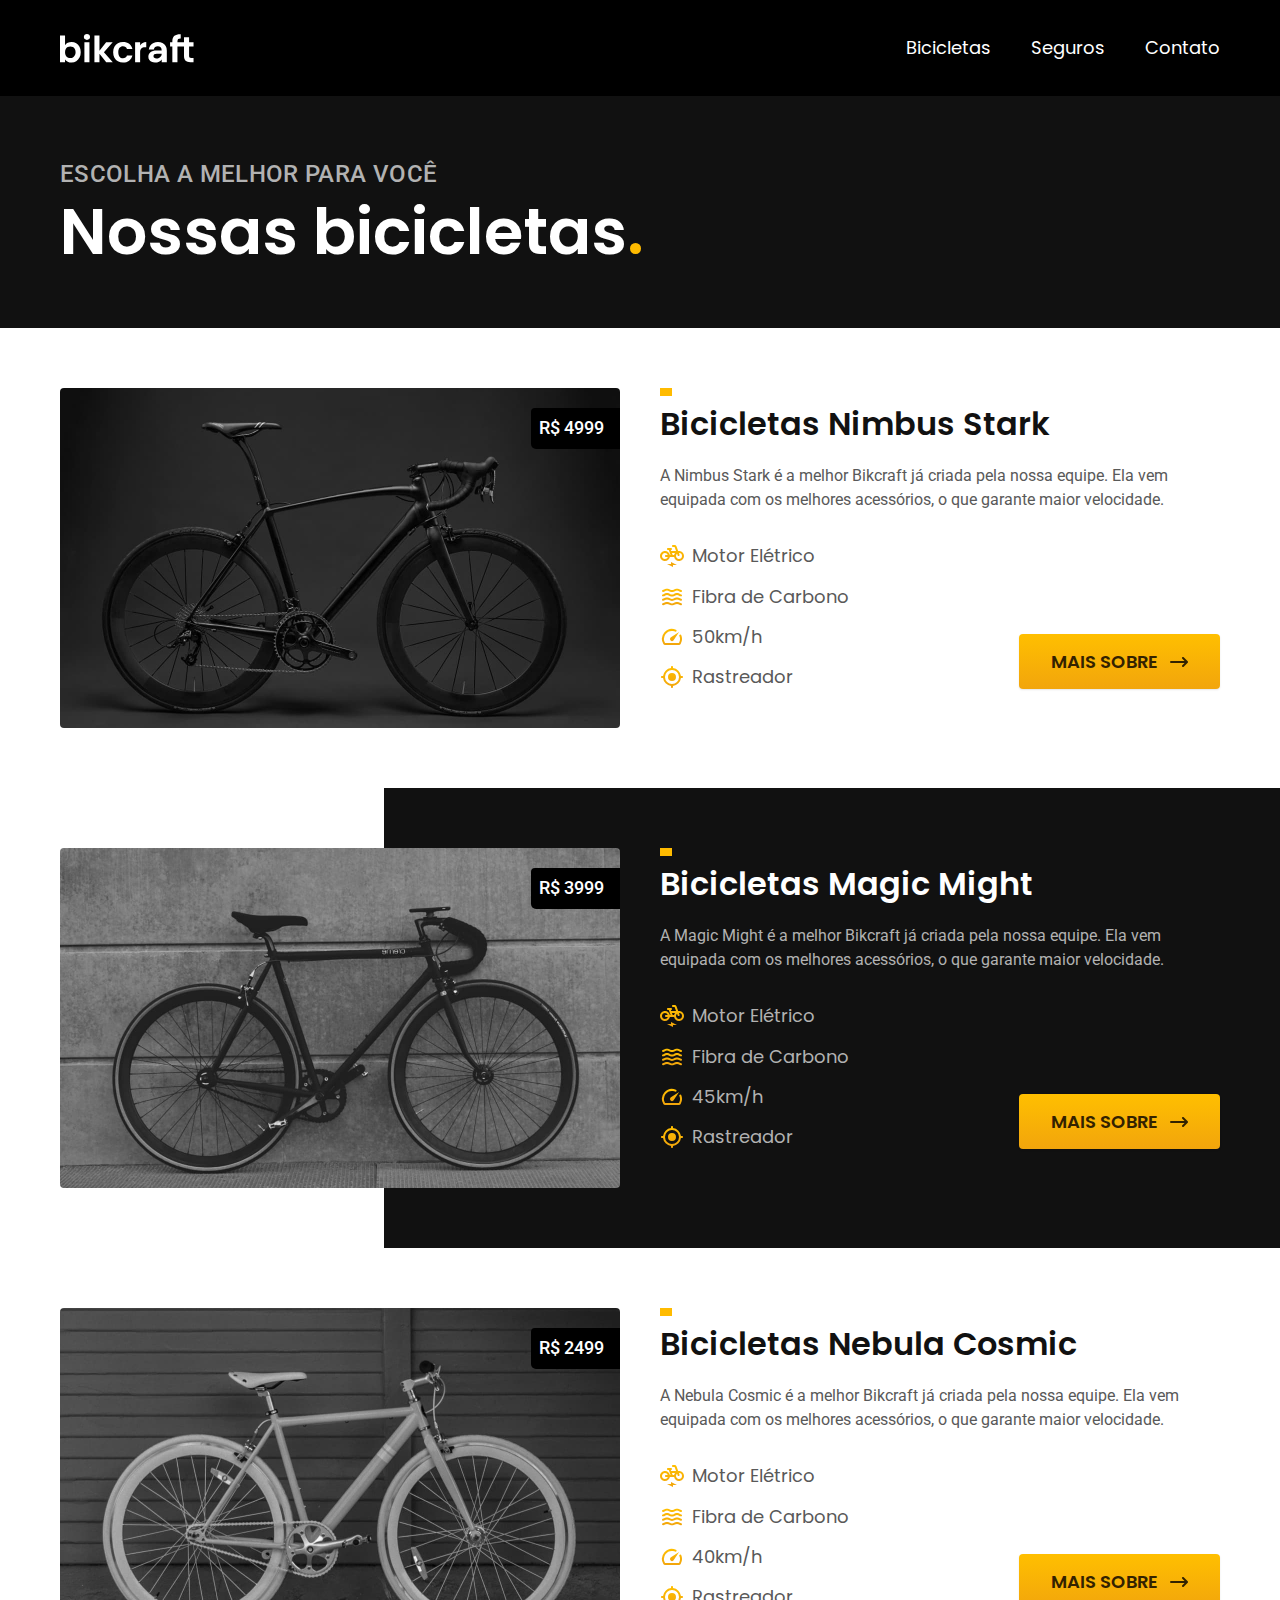
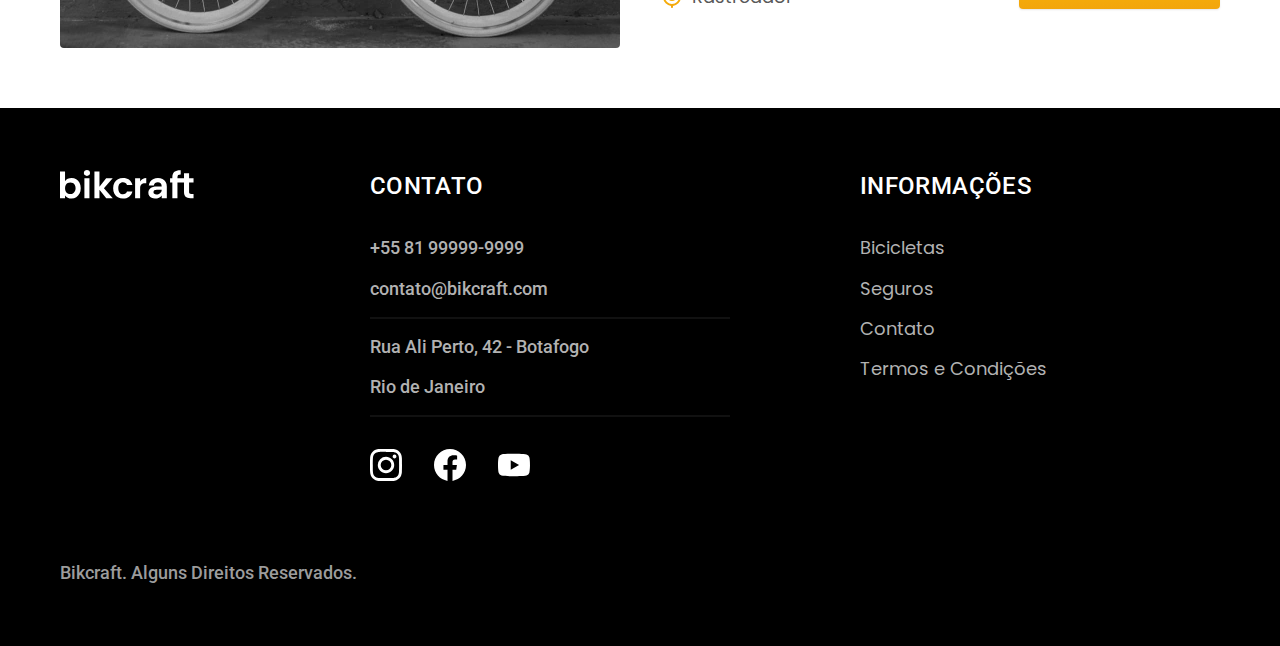
==== bicicletas.html @ f0224307 "bicicletas e termos" ====
<!DOCTYPE html>
<html lang="pt-br">

<head>
  <title>Bicicletas | Bikcraft - Bicicletas Elétricas</title>
  <meta charset="UTF-8">
  <meta name="viewport" content="width=device-width, initial-scale=1.0">
  <meta name="description" content="Termos e condições.">

  <link rel="shortcut icon" href="favicon.ico" type="image/x-icon">
  <link rel="stylesheet" href="./css/style.css">

  <link rel="preconnect" href="https://fonts.googleapis.com">
  <link rel="preconnect" href="https://fonts.gstatic.com" crossorigin>
  <link href="https://fonts.googleapis.com/css2?family=Merriweather:ital,wght@1,900&family=Poppins:wght@400;600&family=Roboto:wght@400;500&display=swap" rel="stylesheet">
</head>


<body id="bicicletas">
  <!-- Sempre usar as classes com o nome da seção -->
  <header class="header-bg">
    <!-- Tag externa com o background -->
    <div class="header container">
      <!-- Tag interna com o container do site -->
      <a href="./">
        <img src="./img/bikcraft.svg" alt="Bikcraft">
      </a>
      <nav aria-label="primaria">
        <ul class="header-menu font-1-m cor-0">
          <li><a href="./bicicletas.html">Bicicletas</a></li>
          <li><a href="./seguros.html">Seguros</a></li>
          <li><a href="./contato.html">Contato</a></li>
        </ul>
      </nav>
    </div>
  </header>

  <main>
    <div class="titulo-bg">
      <div class="titulo container">
        <p class="font-2-l-b cor-5">Escolha a melhor para você</p>
        <h1 class="font-1-xxl cor-0">Nossas bicicletas<span class="cor-p1">.</span> </h1>
      </div>
    </div>

    <div class="bicicletas container">
      <div class="bicicletas-imagem">
        <img src="./img/bicicletas/nimbus.jpg" alt="Bicicleta preta">
        <span class="font-2-m cor-0">R$ 4999</span>
      </div>
      <div class="bicicletas-conteudo">
        <h2 class="font-1-xl">Bicicletas Nimbus Stark</h2>
        <p class="font-2-s cor-8">A Nimbus Stark é a melhor Bikcraft já criada pela nossa equipe. Ela vem equipada com os melhores acessórios, o que garante maior velocidade.</p>
        <ul class="font-1-m cor-8">
          <li>
            <img src="./img/icones/eletrica.svg" alt="">
            Motor Elétrico
          </li>
          <li>
            <img src="./img/icones/carbono.svg" alt="">
            Fibra de Carbono
          </li>
          <li>
            <img src="./img/icones/velocidade.svg" alt="">
            50km/h
          </li>
          <li>
            <img src="./img/icones/rastreador.svg" alt="">
            Rastreador
          </li>
        </ul>
        <a class="botao seta" href="./bicicletas/nimbus.html"> Mais Sobre</a>
      </div>
    </div>


    <div class="bicicletas-bg">
      <div class="bicicletas container">
        <div class="bicicletas-imagem">
          <img src="./img/bicicletas/magic.jpg" alt="Bicicleta preta">
          <span class="font-2-m cor-0">R$ 3999</span>
        </div>
        <div class="bicicletas-conteudo">
          <h2 class="font-1-xl cor-0">Bicicletas Magic Might</h2>
          <p class="font-2-s cor-5">A Magic Might é a melhor Bikcraft já criada pela nossa equipe. Ela vem equipada com os melhores acessórios, o que garante maior velocidade.</p>
          <ul class="font-1-m cor-5">
            <li>
              <img src="./img/icones/eletrica.svg" alt="">
              Motor Elétrico
            </li>
            <li>
              <img src="./img/icones/carbono.svg" alt="">
              Fibra de Carbono
            </li>
            <li>
              <img src="./img/icones/velocidade.svg" alt="">
              45km/h
            </li>
            <li>
              <img src="./img/icones/rastreador.svg" alt="">
              Rastreador
            </li>
          </ul>
          <a class="botao seta" href="./bicicletas/magic.html"> Mais Sobre</a>
        </div>
      </div>
    </div>


    <div class="bicicletas container">
      <div class="bicicletas-imagem">
        <img src="./img/bicicletas/nebula.jpg" alt="Bicicleta preta">
        <span class="font-2-m cor-0">R$ 2499</span>
      </div>
      <div class="bicicletas-conteudo">
        <h2 class="font-1-xl">Bicicletas Nebula Cosmic</h2>
        <p class="font-2-s cor-8">A Nebula Cosmic é a melhor Bikcraft já criada pela nossa equipe. Ela vem equipada com os melhores acessórios, o que garante maior velocidade.</p>
        <ul class="font-1-m cor-8">
          <li>
            <img src="./img/icones/eletrica.svg" alt="">
            Motor Elétrico
          </li>
          <li>
            <img src="./img/icones/carbono.svg" alt="">
            Fibra de Carbono
          </li>
          <li>
            <img src="./img/icones/velocidade.svg" alt="">
            40km/h
          </li>
          <li>
            <img src="./img/icones/rastreador.svg" alt="">
            Rastreador
          </li>
        </ul>
        <a class="botao seta" href="./bicicletas/nebula.html"> Mais Sobre</a>
      </div>
    </div>


  </main>

  <footer class="footer-bg">
    <div class="footer container">
      <img src="./img/bikcraft.svg" alt="">
      <div class="footer-contato">
        <h3 class="font-2-l-b cor-0">Contato</h3>
        <ul class="cor-5 font-2-m">
          <li><a href="tel:+5581999999999">+55 81 99999-9999</a></li>
          <li><a href="mailto:contato@bikcraft.com">contato@bikcraft.com</a></li>
          <li>Rua Ali Perto, 42 - Botafogo</li>
          <li>Rio de Janeiro</li>
        </ul>
        <div class="footer-redes">
          <a href="">
            <img src="./img/redes/instagram.svg" alt="Instagram">
          </a>
          <a href="">
            <img src="./img/redes/facebook.svg" alt="Facebook">
          </a>
          <a href="">
            <img src="./img/redes/youtube.svg" alt="YouTube">
          </a>
        </div>
      </div>
      <div class="footer-informacoes">
        <h3 class="font-2-l-b cor-0">Informações</h3>
        <nav>
          <ul class="font-1-m cor-5">
            <li><a href="./bicicletas.html">Bicicletas</a></li>
            <li><a href="./seguros.html">Seguros</a></li>
            <li><a href="./contato.html">Contato</a></li>
            <li><a href="./termos.html">Termos e Condições</a></li>
          </ul>
        </nav>
      </div>
      <p class="footer-copy font-2-m cor-6">Bikcraft. Alguns Direitos Reservados.</p>
    </div>
  </footer>
</body>

</html>
---- css/style.css ----
@import "./global/header.css";
@import "./global/footer.css";
@import "./global/global.css";


/* componentes utilitários */
@import "./utilidades/componentes.css";
@import "./utilidades/cores.css";
@import "./utilidades/tipografia.css";


/* página home */
@import "./home/introducao.css";
@import "./home/tecnologia.css";
@import "./home/parceiros.css";
@import "./home/depoimento.css";

/* Bicicletas */
@import "./bicicletas/bicicletas-lista.css";
@import "./bicicletas/bicicletas.css";

/* seguros */
@import "./seguros/seguros.css";

/* termos */
@import "./termos/termos.css";
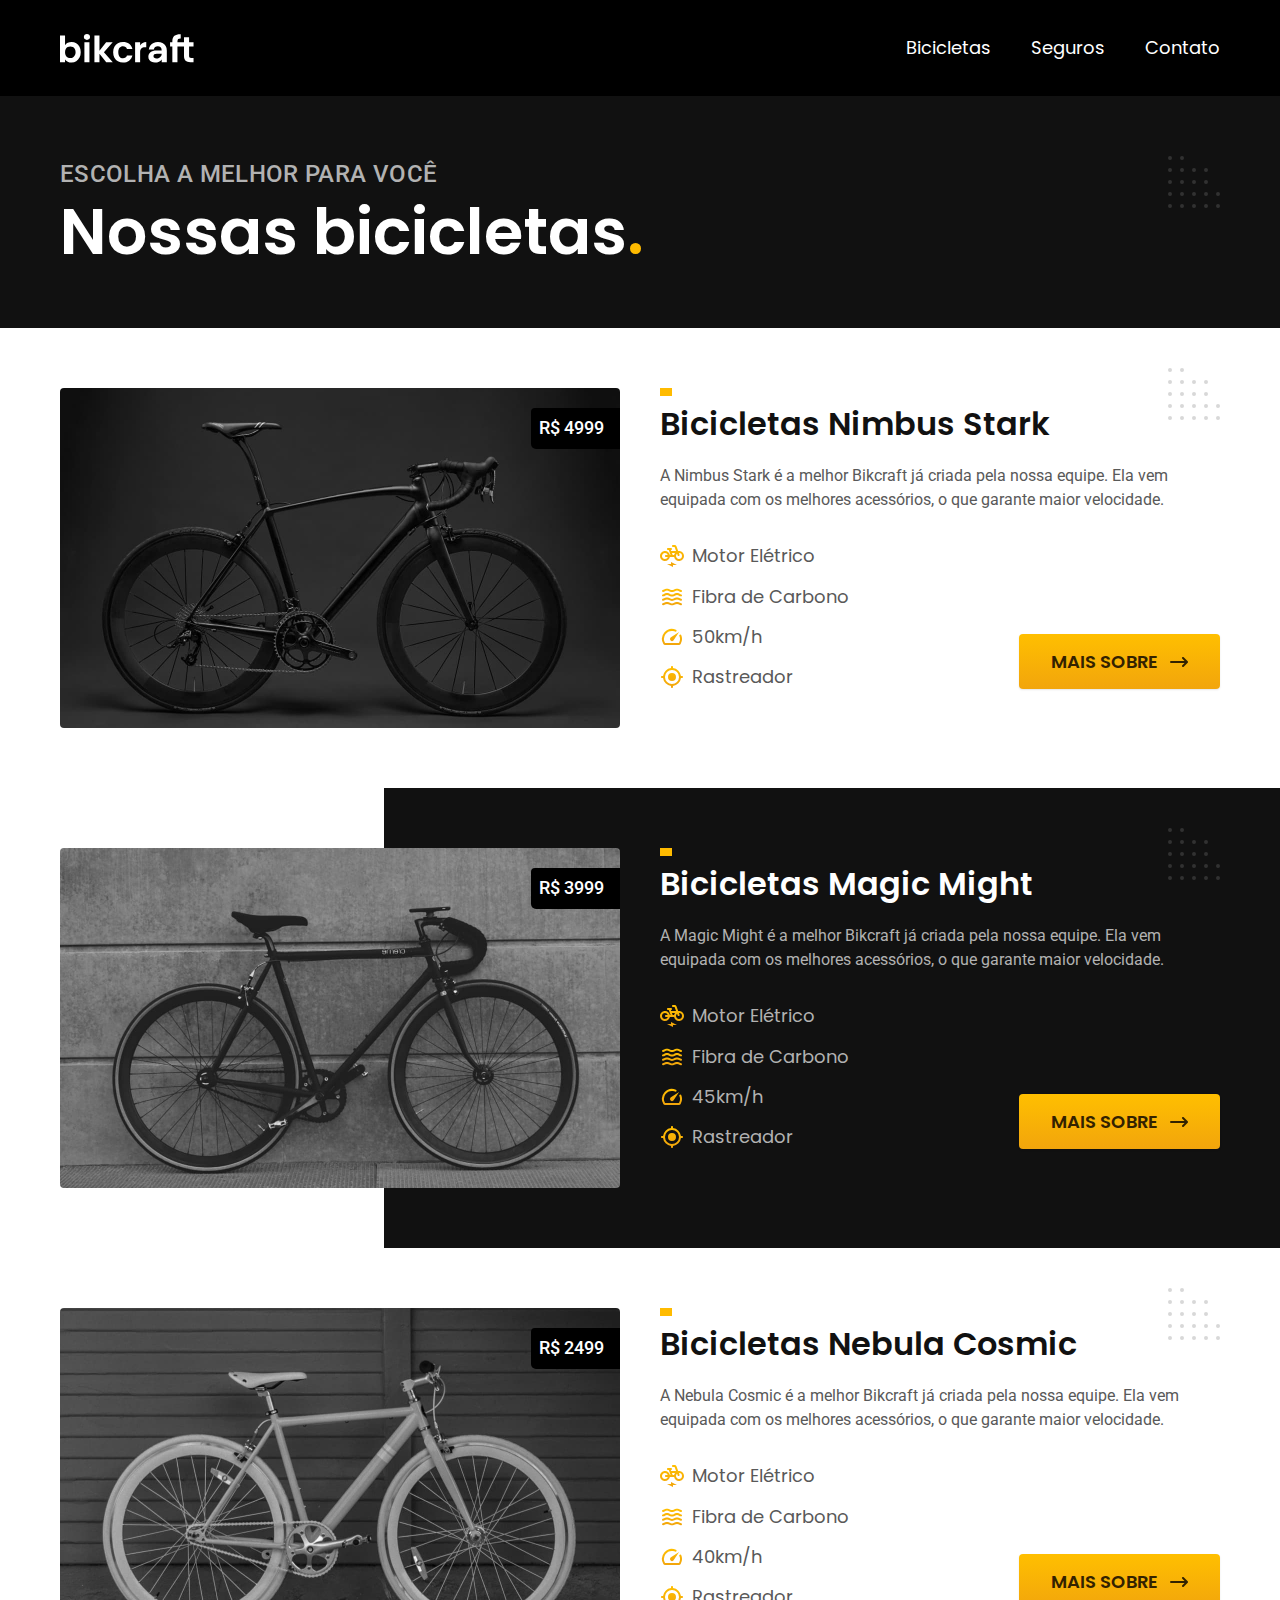
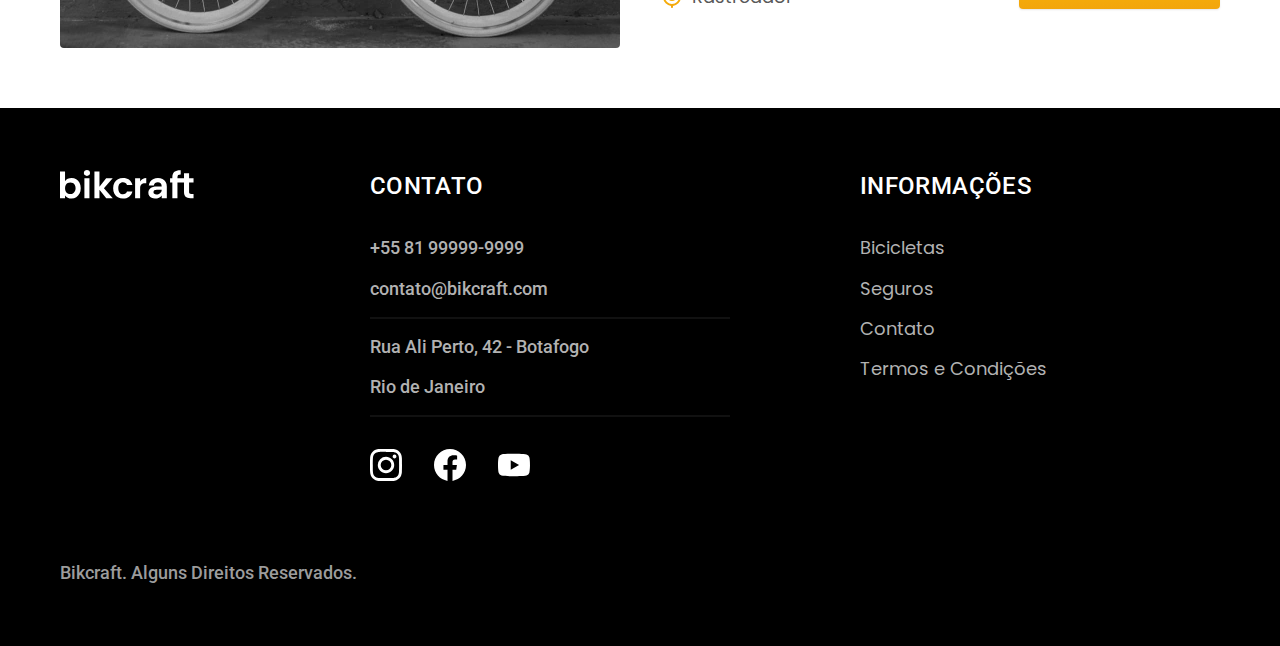
==== commit 07a3f63a: "detalhes" ====
--- a/bicicletas.html
+++ b/bicicletas.html
@@ -8,6 +8,7 @@
   <meta name="description" content="Termos e condições.">
 
   <link rel="shortcut icon" href="favicon.ico" type="image/x-icon">
+  <link rel="preload" href="./css/style.css" as="style">
   <link rel="stylesheet" href="./css/style.css">
 
   <link rel="preconnect" href="https://fonts.googleapis.com">
--- a/css/style.css
+++ b/css/style.css
@@ -1,13 +1,13 @@
+/* Componentes globais */
 @import "./global/header.css";
 @import "./global/footer.css";
 @import "./global/global.css";
-
 
 /* componentes utilitários */
 @import "./utilidades/componentes.css";
 @import "./utilidades/cores.css";
 @import "./utilidades/tipografia.css";
-
+@import "./utilidades/formulario.css";
 
 /* página home */
 @import "./home/introducao.css";
@@ -19,8 +19,21 @@
 @import "./bicicletas/bicicletas-lista.css";
 @import "./bicicletas/bicicletas.css";
 
+/* Bicicleta */
+@import "./bicicleta/bicicleta.css";
+@import "./bicicleta/seguro.css";
+
 /* seguros */
 @import "./seguros/seguros.css";
+@import "./seguros/vantagens.css";
+@import "./seguros/perguntas.css";
 
 /* termos */
-@import "./termos/termos.css";+@import "./termos/termos.css";
+
+/* Contato */
+@import "./contato/contato.css";
+@import "./contato/lojas.css";
+
+/* Orçamento */
+@import "./orçamento/orçamento.css"--- a/css/style.css
+++ b/css/style.css
@@ -1,13 +1,13 @@
+/* Componentes globais */
 @import "./global/header.css";
 @import "./global/footer.css";
 @import "./global/global.css";
-
 
 /* componentes utilitários */
 @import "./utilidades/componentes.css";
 @import "./utilidades/cores.css";
 @import "./utilidades/tipografia.css";
-
+@import "./utilidades/formulario.css";
 
 /* página home */
 @import "./home/introducao.css";
@@ -19,8 +19,21 @@
 @import "./bicicletas/bicicletas-lista.css";
 @import "./bicicletas/bicicletas.css";
 
+/* Bicicleta */
+@import "./bicicleta/bicicleta.css";
+@import "./bicicleta/seguro.css";
+
 /* seguros */
 @import "./seguros/seguros.css";
+@import "./seguros/vantagens.css";
+@import "./seguros/perguntas.css";
 
 /* termos */
-@import "./termos/termos.css";+@import "./termos/termos.css";
+
+/* Contato */
+@import "./contato/contato.css";
+@import "./contato/lojas.css";
+
+/* Orçamento */
+@import "./orçamento/orçamento.css"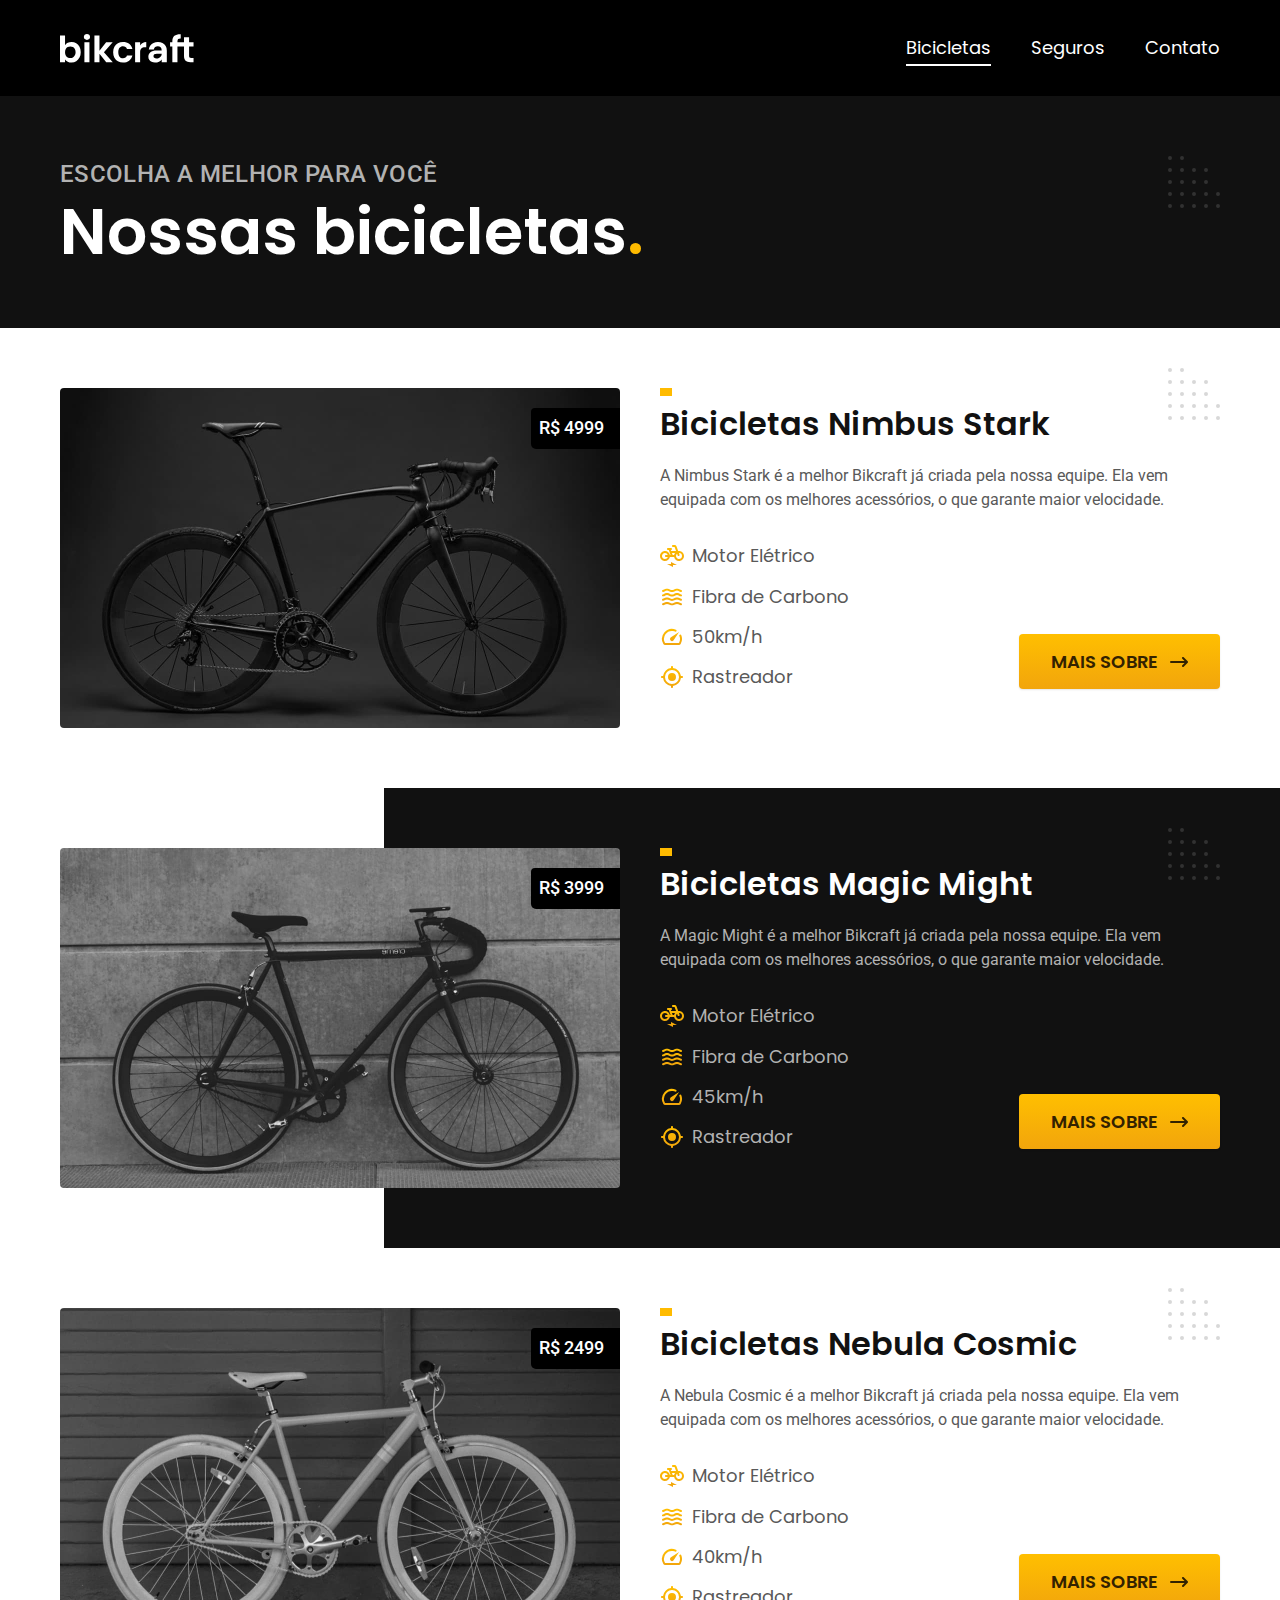
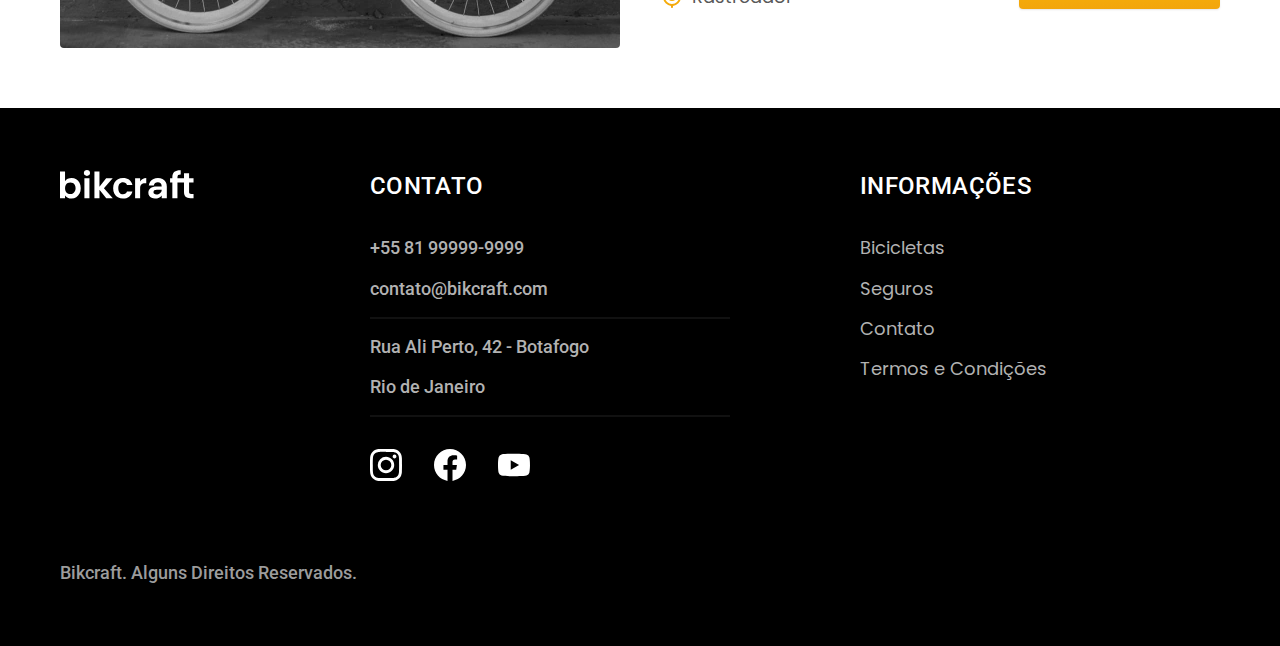
==== commit 8c00c74a: "js" ====
--- a/bicicletas.html
+++ b/bicicletas.html
@@ -178,6 +178,7 @@
       <p class="footer-copy font-2-m cor-6">Bikcraft. Alguns Direitos Reservados.</p>
     </div>
   </footer>
+  <script src="./js/script.js"></script>
 </body>
 
 </html>